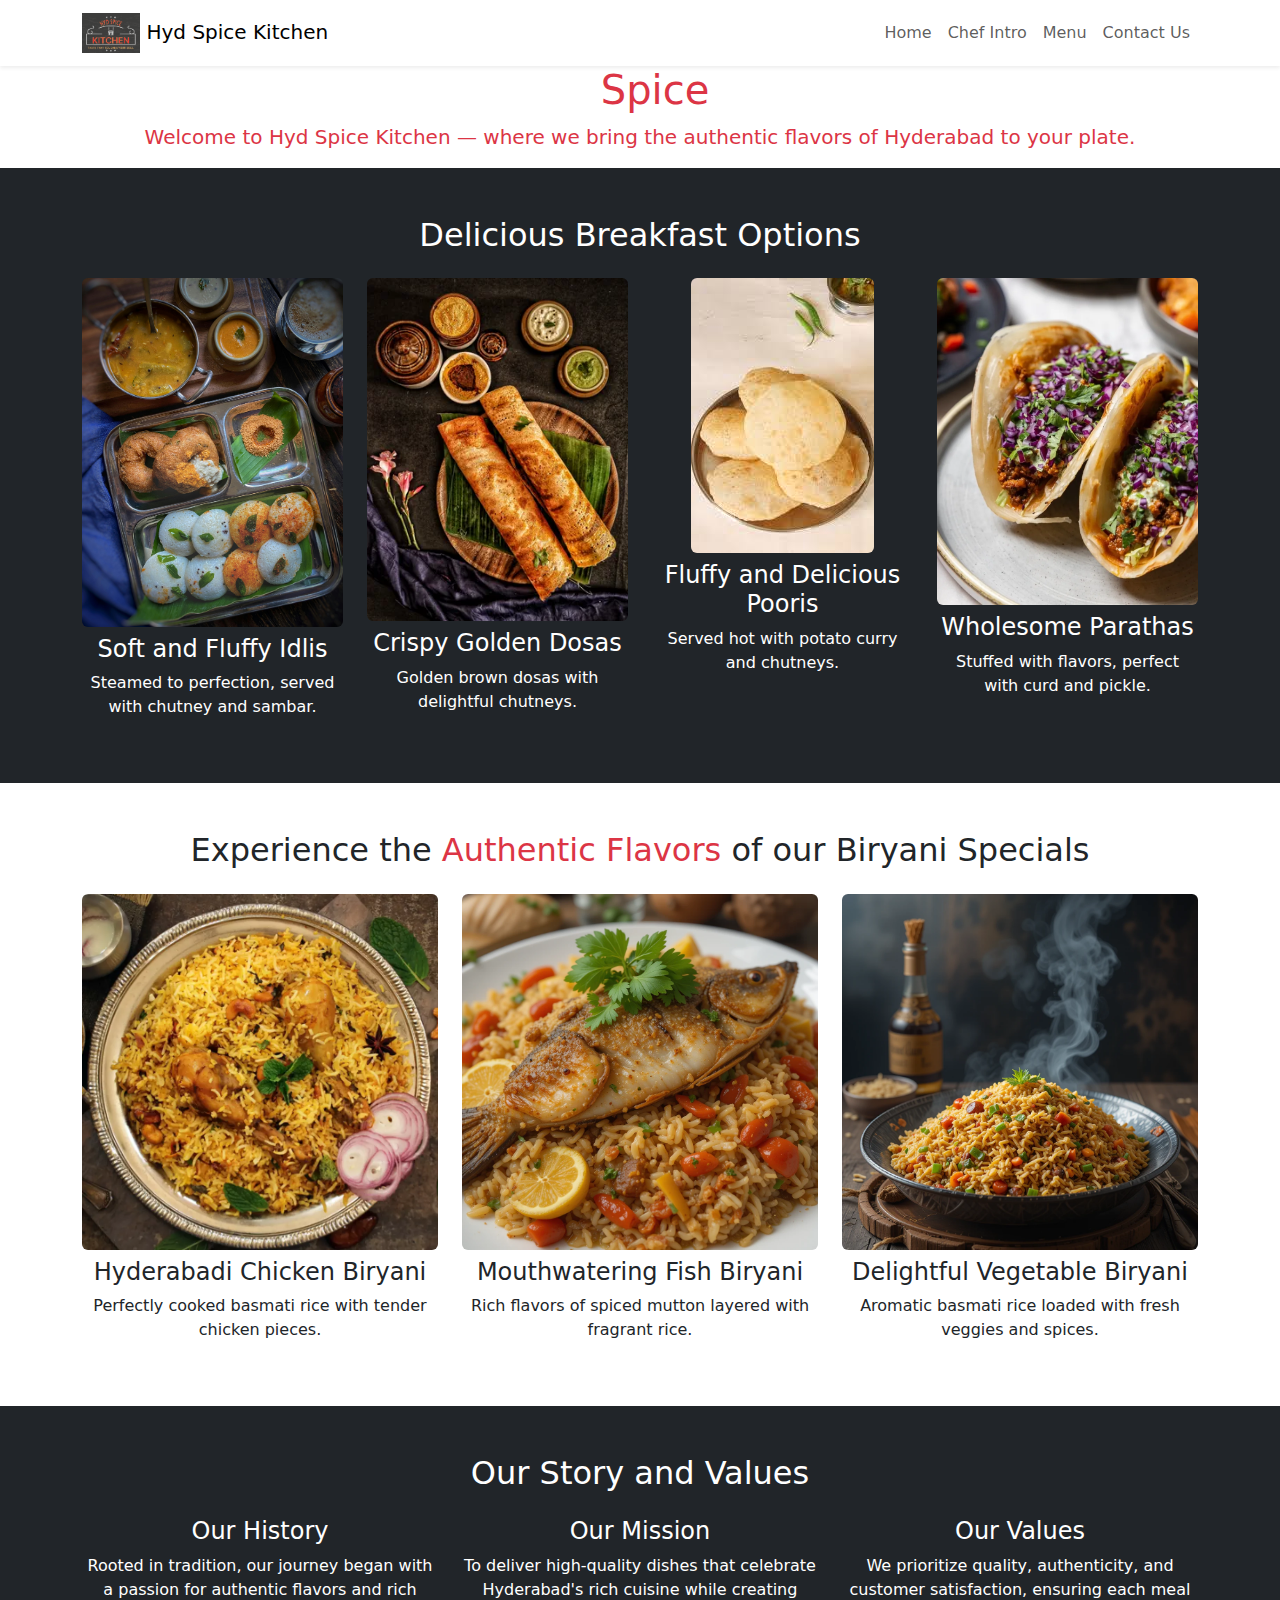
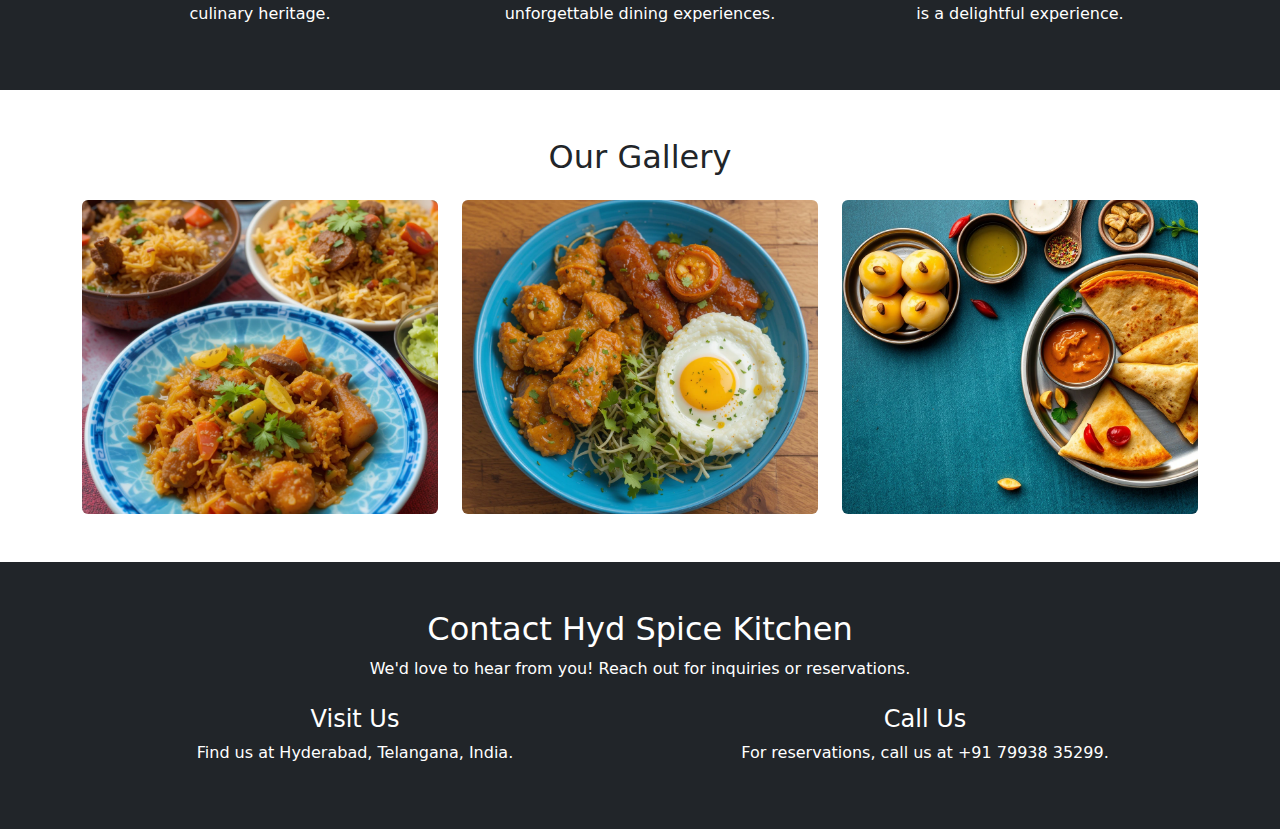
==== index.html @ 3f814158 "Added new Pages , and updated the new intro page" ====
<!DOCTYPE html>
<html lang="en">
<head>
    <meta charset="UTF-8">
    <meta name="viewport" content="width=device-width, initial-scale=1.0">
    <title>Hyd Spice Kitchen - Home</title>
    <link rel="stylesheet" href="https://cdn.jsdelivr.net/npm/bootstrap@5.3.0/dist/css/bootstrap.min.css">
    <link rel="stylesheet" href="style.css">
    <link rel="icon" href="favicon.ico" type="image/x-icon">
</head>
<body>
    <nav class="navbar navbar-expand-lg bg-white shadow-sm">
        <div class="container">
            <a class="navbar-brand" href="#">
                <img src="images/logo.png" alt="Hyd Spice Kitchen Logo" height="40">
                Hyd Spice Kitchen
            </a>
            <!-- <a class="navbar-brand" href="#">Hyd Spice Kitchen</a> -->
            <button class="navbar-toggler" type="button" data-bs-toggle="collapse" data-bs-target="#navbarNav">
                <span class="navbar-toggler-icon"></span>
            </button>
            <div class="collapse navbar-collapse" id="navbarNav">
                <ul class="navbar-nav ms-auto">
                    <li class="nav-item"><a class="nav-link" href="#home">Home</a></li>
                    <li class="nav-item"><a class="nav-link" href="#chef">Chef Intro</a></li>
                    <li class="nav-item"><a class="nav-link" href="#menu">Menu</a></li>
                    <li class="nav-item"><a class="nav-link" href="#contact">Contact Us</a></li>
                </ul>
            </div>
        </div>
    </nav>

    <section class="hero text-center text-white d-flex align-items-center" id="home">
        <div class="container">
            <h1>Experience the <span class="text-danger">Spice</span> of <em>Hyderabad</em></h1>
            <p class="lead text-danger">Welcome to Hyd Spice Kitchen — where we bring the authentic flavors of Hyderabad to your plate.</p>
            <!-- <a href="#menu" class="btn btn-danger mt-3">View Menu</a> -->
        </div>
    </section>

    <section class="featured-food bg-dark text-white py-5">
        <div class="container text-center">
            <h2>Delicious Breakfast Options</h2>
            <div class="row mt-4">
                <div class="col-md-3">
                    <img src="images/idili.jpg" class="img-fluid rounded" alt="Soft Idlis">
                    <h4 class="mt-2">Soft and Fluffy Idlis</h4>
                    <p>Steamed to perfection, served with chutney and sambar.</p>
                </div>
                <div class="col-md-3">
                    <img src="images/dosa.webp" class="img-fluid rounded" alt="Crispy Dosas">
                    <h4 class="mt-2">Crispy Golden Dosas</h4>
                    <p>Golden brown dosas with delightful chutneys.</p>
                </div>
                <div class="col-md-3">
                    <img src="images/puri.jpg" class="img-fluid rounded" alt="Fluffy Pooris">
                    <h4 class="mt-2">Fluffy and Delicious Pooris</h4>
                    <p>Served hot with potato curry and chutneys.</p>
                </div>
                <div class="col-md-3">
                    <img src="images/paratha.webp" class="img-fluid rounded" alt="Wholesome Parathas">
                    <h4 class="mt-2">Wholesome Parathas</h4>
                    <p>Stuffed with flavors, perfect with curd and pickle.</p>
                </div>
            </div>
        </div>
    </section>

    <section class="specials py-5 bg-white text-center">
        <div class="container">
            <h2 class="text-dark">Experience the <span class="text-danger">Authentic Flavors</span> of our Biryani Specials</h2>
            <div class="row mt-4">
                <div class="col-md-4">
                    <img src="images/chicken_biryani.webp" class="img-fluid rounded" alt="Chicken Biryani">
                    <h4 class="mt-2">Hyderabadi Chicken Biryani</h4>
                    <p>Perfectly cooked basmati rice with tender chicken pieces.</p>
                </div>
                <div class="col-md-4">
                    <img src="images/fish_biryani.webp" class="img-fluid rounded" alt="Mutton Biryani">
                    <h4 class="mt-2">Mouthwatering Fish Biryani</h4>
                    <p>Rich flavors of spiced mutton layered with fragrant rice.</p>
                </div>
                <div class="col-md-4">
                    <img src="images/veg_biryani.webp" class="img-fluid rounded" alt="Vegetable Biryani">
                    <h4 class="mt-2">Delightful Vegetable Biryani</h4>
                    <p>Aromatic basmati rice loaded with fresh veggies and spices.</p>
                </div>
            </div>
        </div>
    </section>

    <section class="our-story py-5 bg-dark text-white text-center">
        <div class="container">
            <h2>Our Story and Values</h2>
            <div class="row mt-4">
                <div class="col-md-4">
                    <h4>Our History</h4>
                    <p>Rooted in tradition, our journey began with a passion for authentic flavors and rich culinary heritage.</p>
                </div>
                <div class="col-md-4">
                    <h4>Our Mission</h4>
                    <p>To deliver high-quality dishes that celebrate Hyderabad's rich cuisine while creating unforgettable dining experiences.</p>
                </div>
                <div class="col-md-4">
                    <h4>Our Values</h4>
                    <p>We prioritize quality, authenticity, and customer satisfaction, ensuring each meal is a delightful experience.</p>
                </div>
            </div>
        </div>
    </section>

    <section class="gallery py-5 text-center">
        <div class="container">
            <h2>Our Gallery</h2>
            <div class="row mt-4">
                <div class="col-md-4">
                    <img src="images/combined1.webp" class="img-fluid rounded" alt="Gallery Image 1">
                </div>
                <div class="col-md-4">
                    <img src="images/combined2.webp" class="img-fluid rounded" alt="Gallery Image 2">
                </div>
                <div class="col-md-4">
                    <img src="images/combined3.webp" class="img-fluid rounded" alt="Gallery Image 3">
                </div>
            </div>
        </div>
    </section>

    <section class="contact py-5 bg-dark text-white text-center" id="contact">
        <div class="container">
            <h2>Contact Hyd Spice Kitchen</h2>
            <p>We'd love to hear from you! Reach out for inquiries or reservations.</p>
            <div class="row mt-4">
                <div class="col-md-6">
                    <h4>Visit Us</h4>
                    <p>Find us at Hyderabad, Telangana, India.</p>
                </div>
                <div class="col-md-6">
                    <h4>Call Us</h4>
                    <p>For reservations, call us at +91 79938 35299.</p>
                </div>
            </div>
        </div>
    </section>

    <script src="https://cdn.jsdelivr.net/npm/bootstrap@5.3.0/dist/js/bootstrap.bundle.min.js"></script>
</body>
</html>
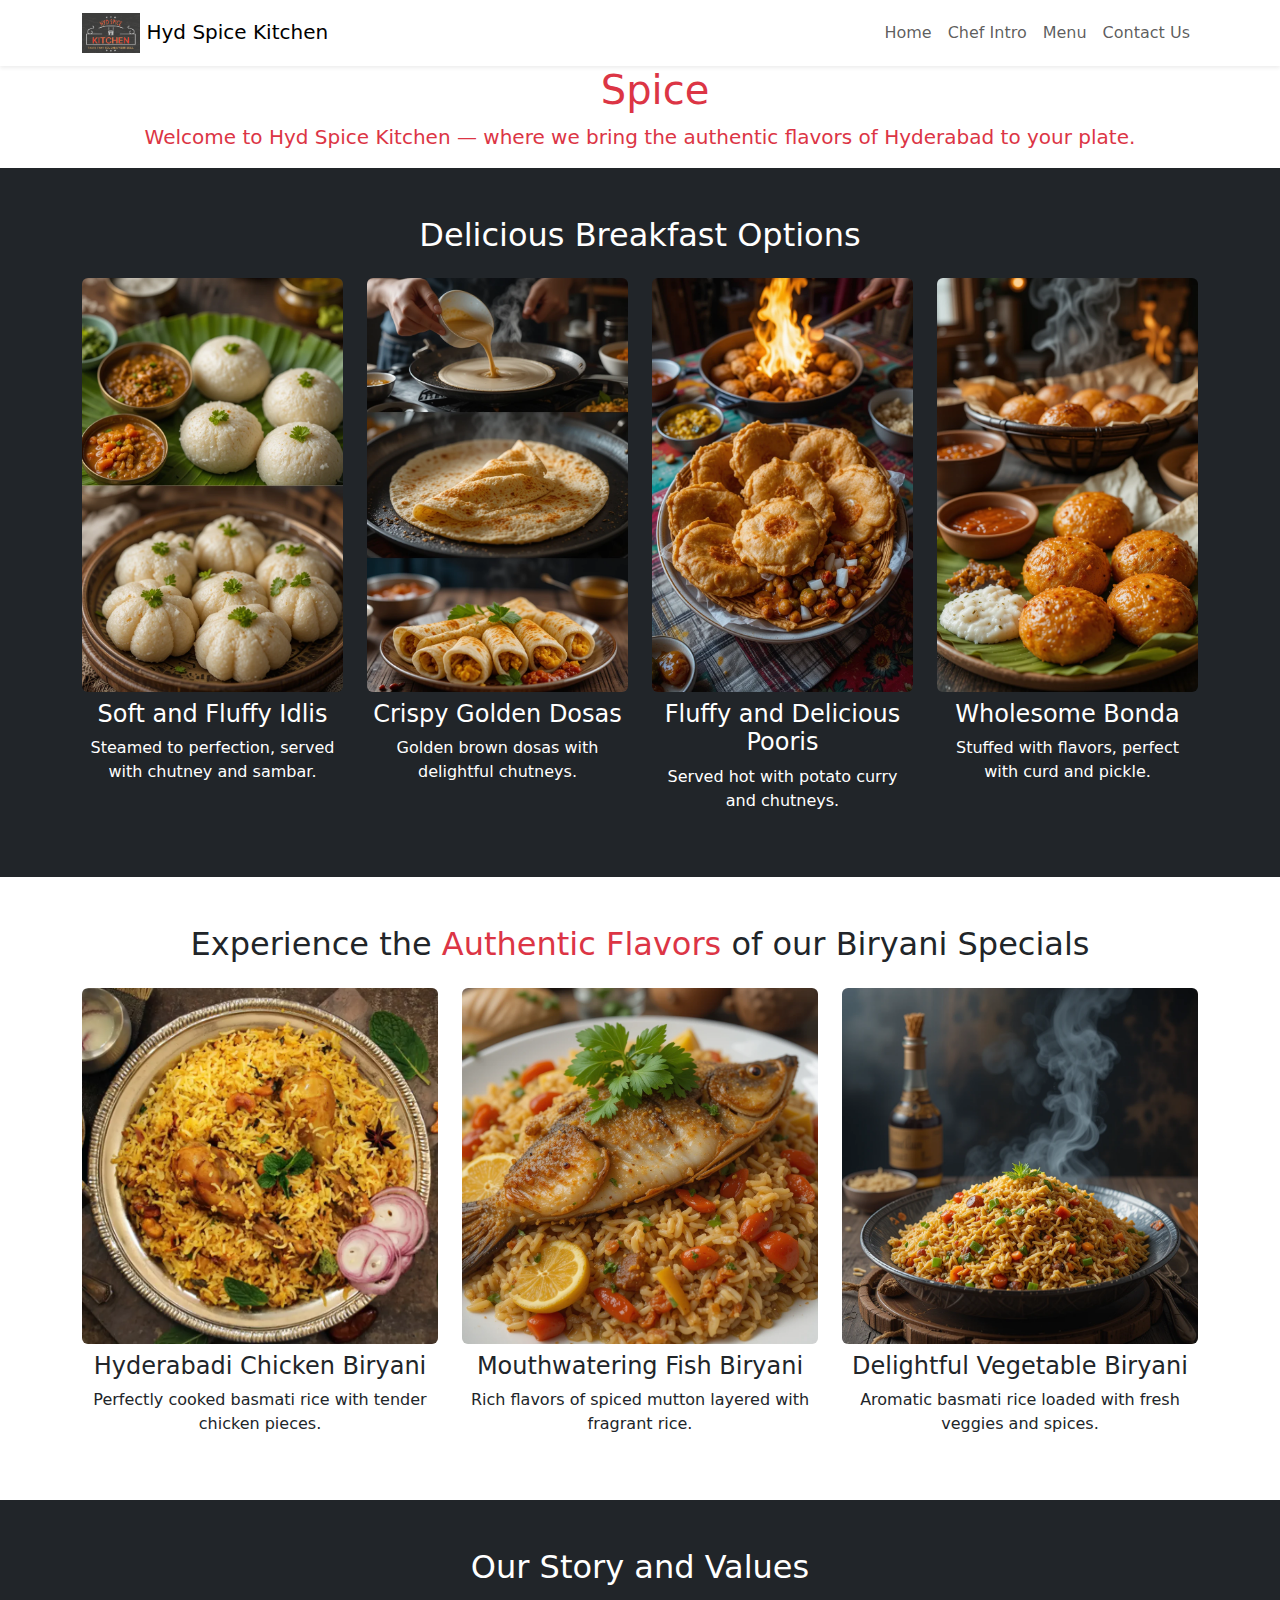
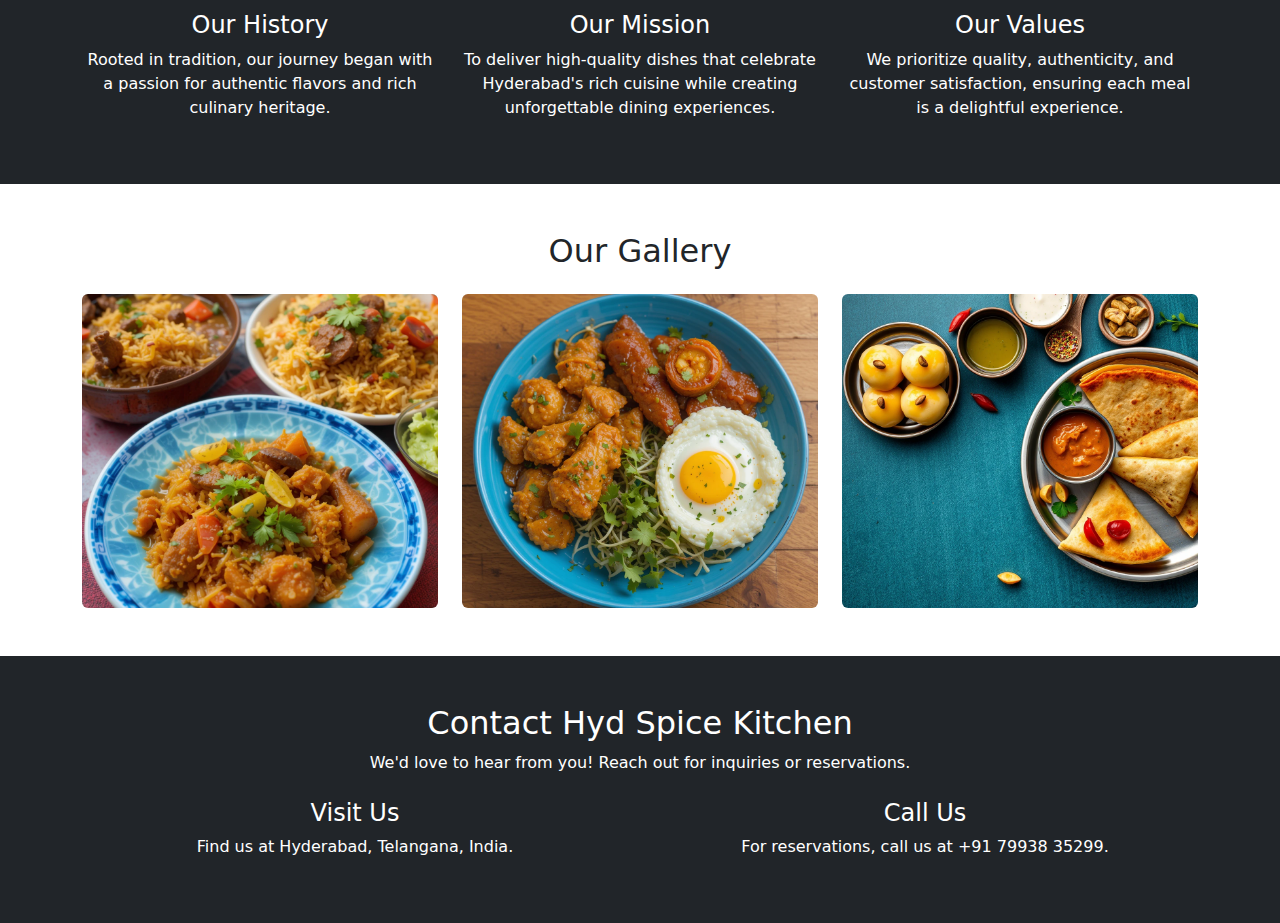
==== commit dbdba808: "updated images" ====
--- a/index.html
+++ b/index.html
@@ -58,8 +58,8 @@
                     <p>Served hot with potato curry and chutneys.</p>
                 </div>
                 <div class="col-md-3">
-                    <img src="images/paratha.webp" class="img-fluid rounded" alt="Wholesome Parathas">
-                    <h4 class="mt-2">Wholesome Parathas</h4>
+                    <img src="images/bonda.webp" class="img-fluid rounded" alt="Wholesome Bonda">
+                    <h4 class="mt-2">Wholesome Bonda</h4>
                     <p>Stuffed with flavors, perfect with curd and pickle.</p>
                 </div>
             </div>
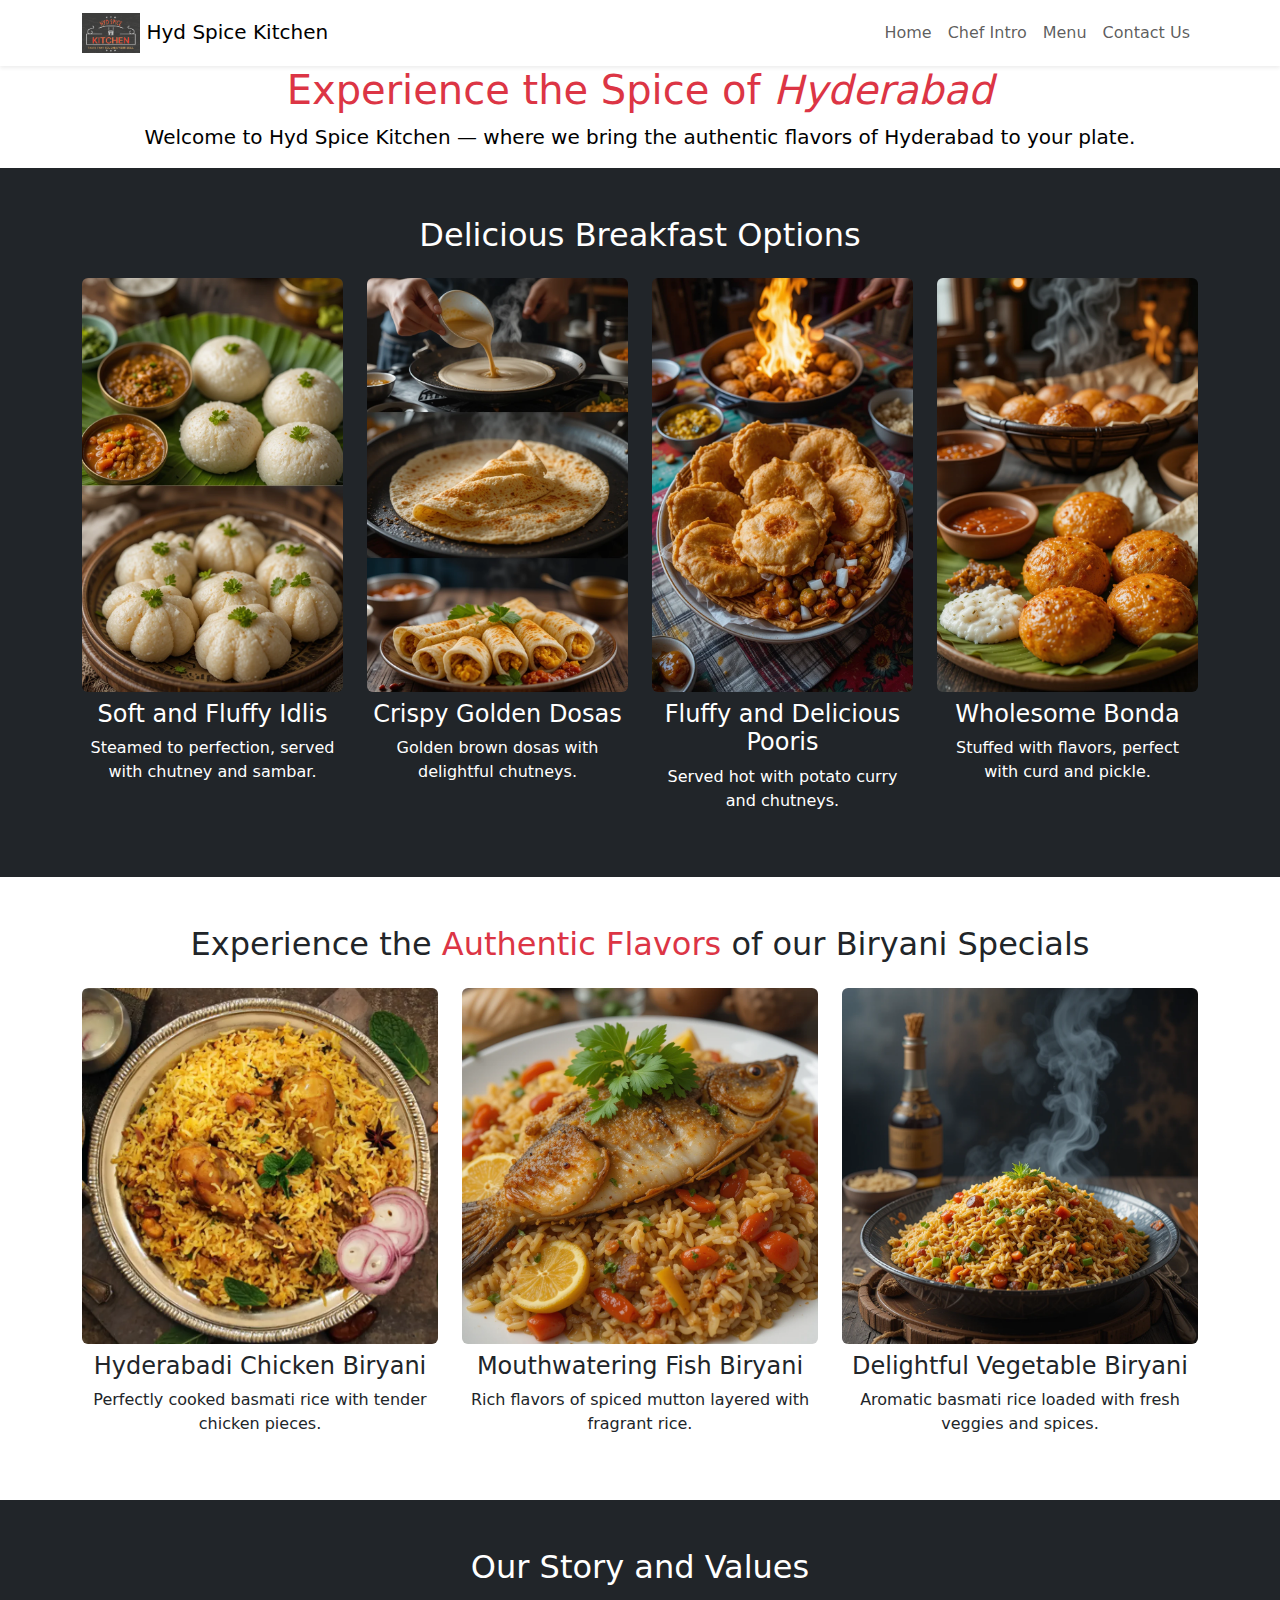
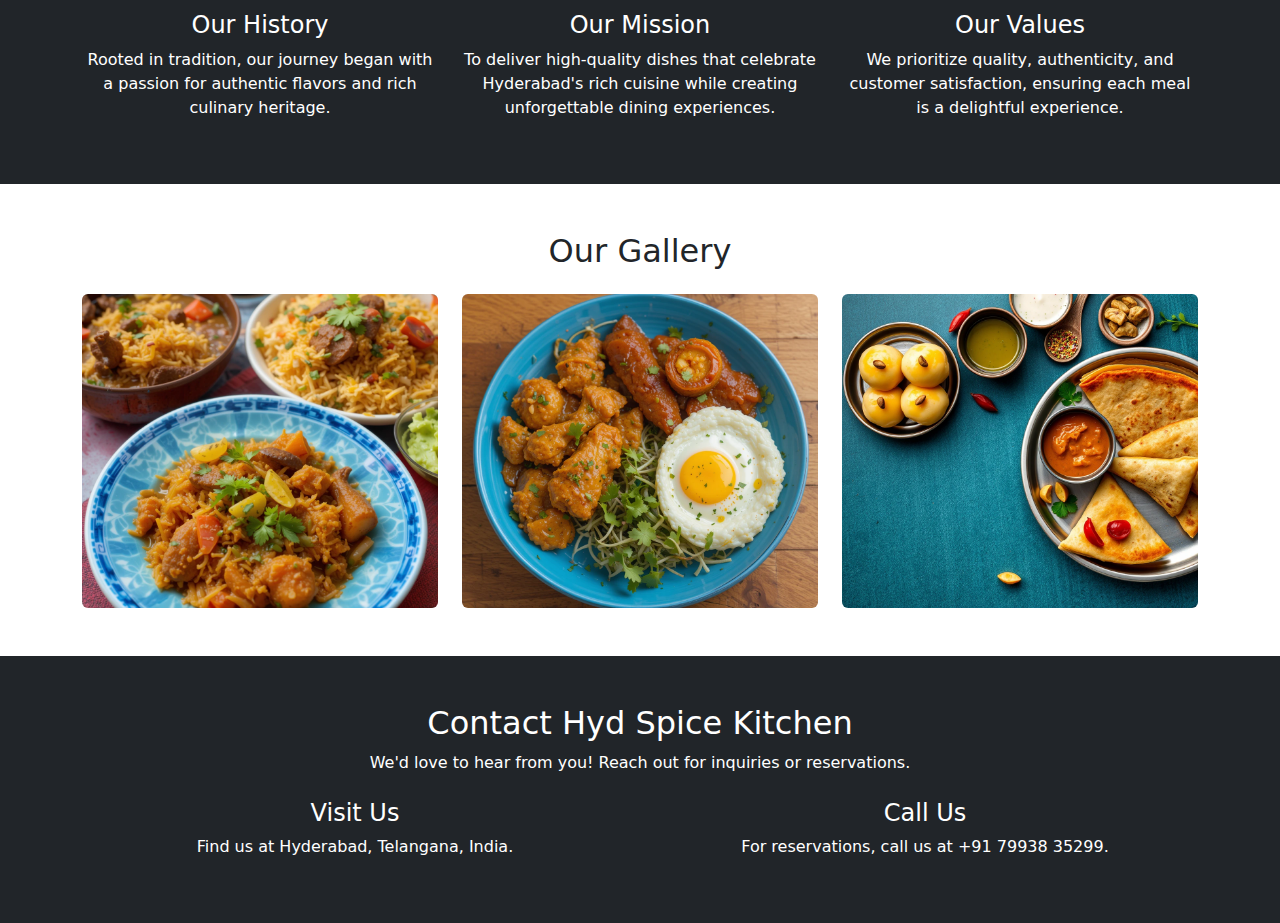
==== commit 4a6d8fd5: "added the text color" ====
--- a/index.html
+++ b/index.html
@@ -32,8 +32,8 @@
 
     <section class="hero text-center text-white d-flex align-items-center" id="home">
         <div class="container">
-            <h1>Experience the <span class="text-danger">Spice</span> of <em>Hyderabad</em></h1>
-            <p class="lead text-danger">Welcome to Hyd Spice Kitchen — where we bring the authentic flavors of Hyderabad to your plate.</p>
+            <h1 class="text-danger">Experience the <span class="text-danger">Spice</span> of <em>Hyderabad</em></h1>
+            <p class="lead text-black">Welcome to Hyd Spice Kitchen — where we bring the authentic flavors of Hyderabad to your plate.</p>
             <!-- <a href="#menu" class="btn btn-danger mt-3">View Menu</a> -->
         </div>
     </section>
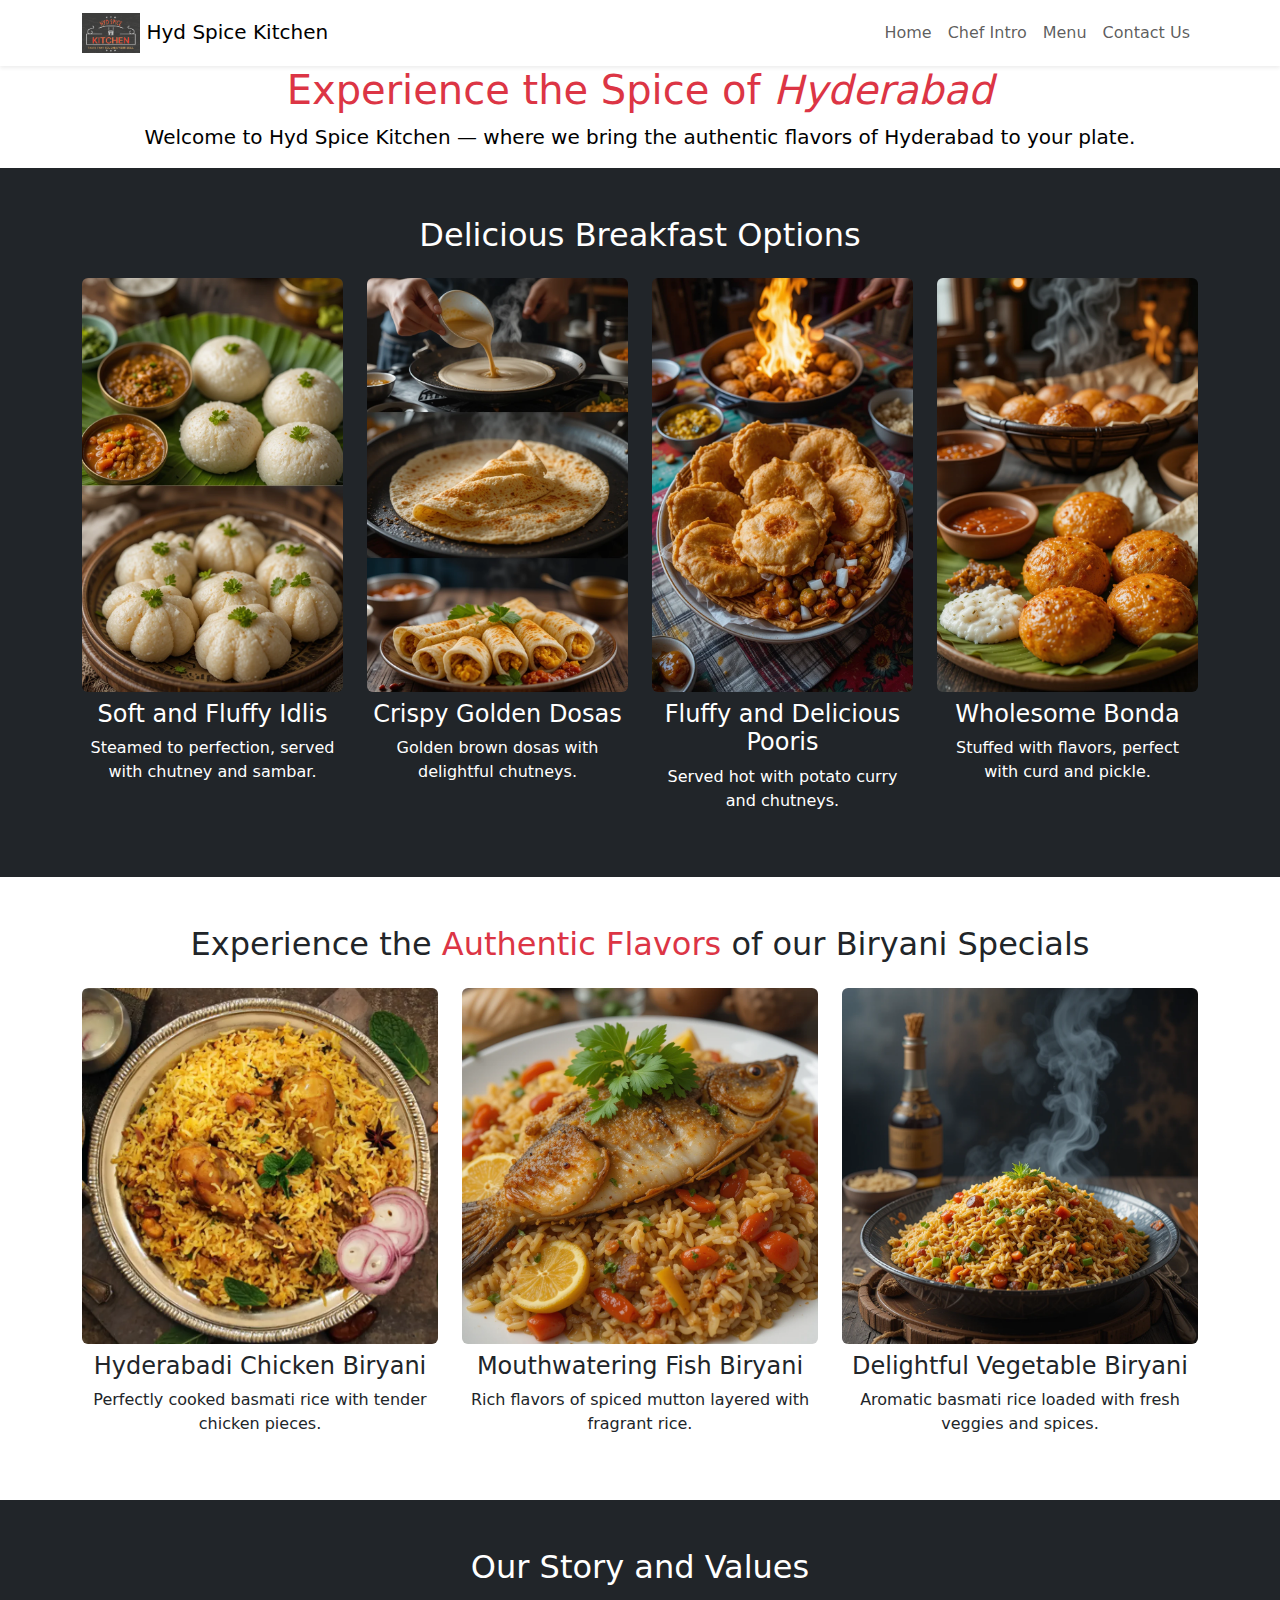
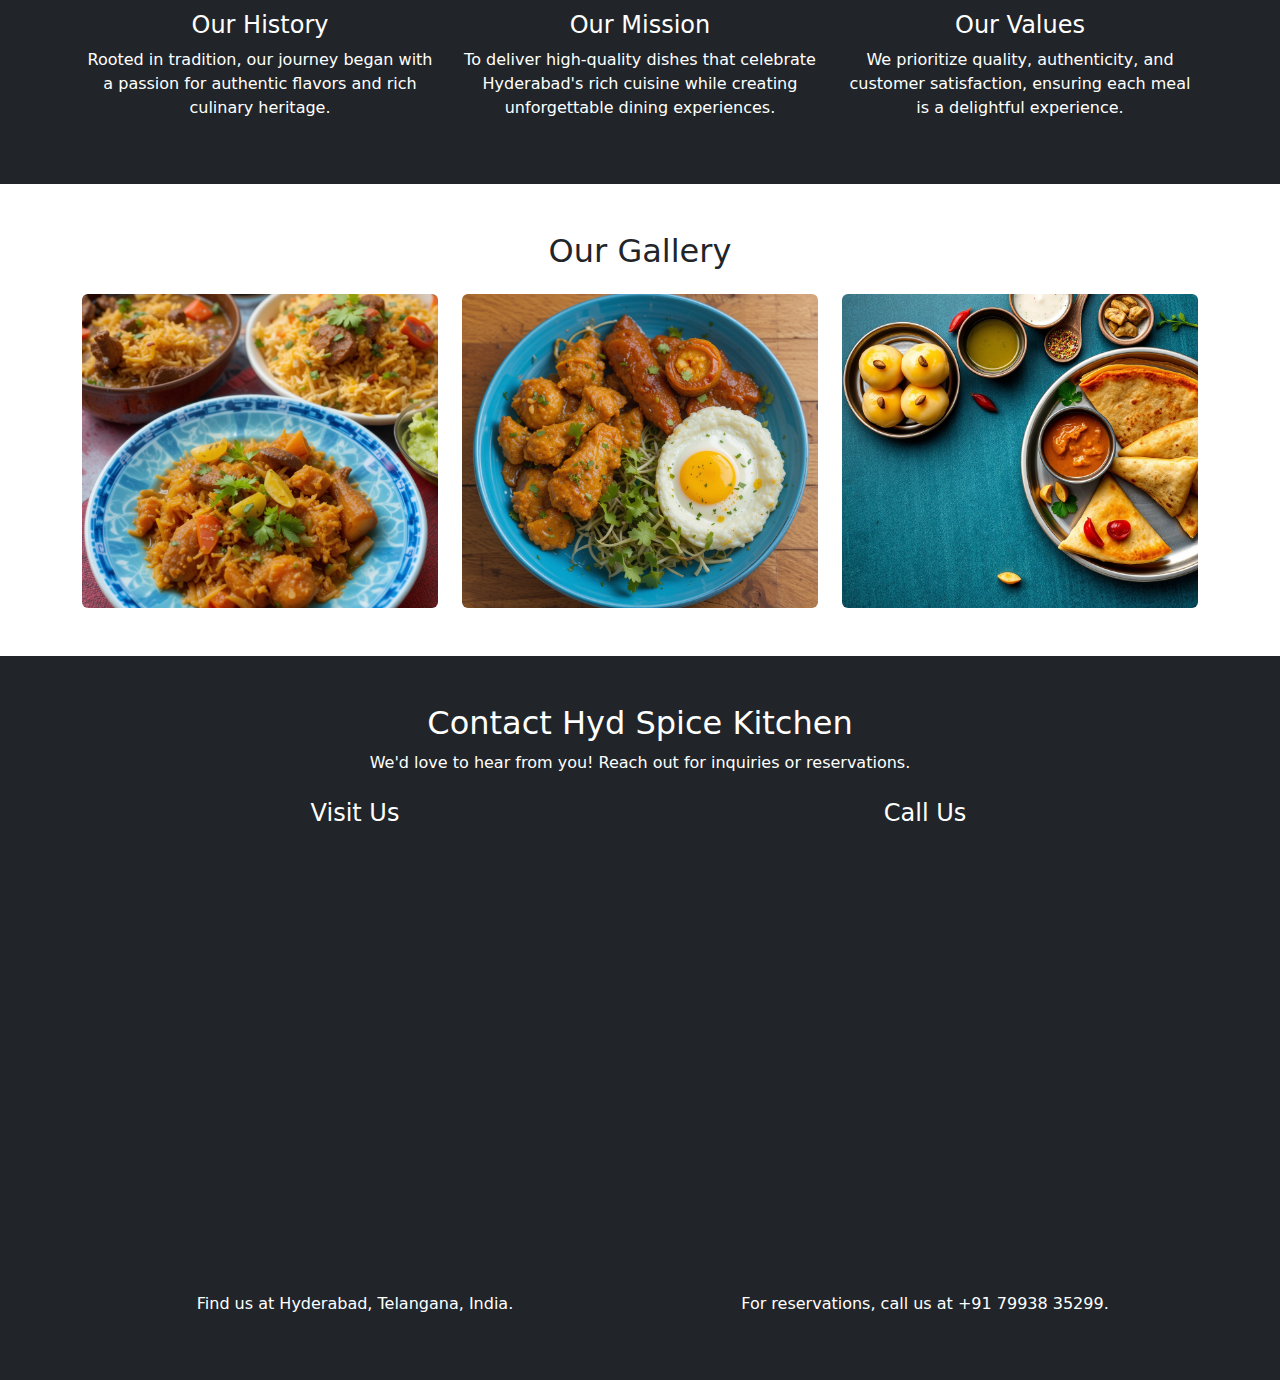
==== commit 3ce0f0ce: "Added images and google maps in website" ====
--- a/index.html
+++ b/index.html
@@ -88,7 +88,7 @@
             </div>
         </div>
     </section>
-
+  
     <section class="our-story py-5 bg-dark text-white text-center">
         <div class="container">
             <h2>Our Story and Values</h2>
@@ -133,10 +133,12 @@
             <div class="row mt-4">
                 <div class="col-md-6">
                     <h4>Visit Us</h4>
+                    <iframe src="https://www.google.com/maps/embed?pb=!1m18!1m12!1m3!1d3806.3502349688893!2d78.43935847462816!3d17.44294310120337!2m3!1f0!2f0!3f0!3m2!1i1024!2i768!4f13.1!3m3!1m2!1s0x3bcb91a0df1c10e1%3A0xda9de98803331804!2sHYD%20SPICE%20KITCHEN!5e0!3m2!1sen!2sin!4v1742262841511!5m2!1sen!2sin" width="600" height="450" style="border:0;" allowfullscreen="" loading="lazy" referrerpolicy="no-referrer-when-downgrade"></iframe>
                     <p>Find us at Hyderabad, Telangana, India.</p>
                 </div>
                 <div class="col-md-6">
                     <h4>Call Us</h4>
+                    <iframe src="https://www.google.com/maps/embed?pb=!1m18!1m12!1m3!1d3806.3502349688893!2d78.43935847462816!3d17.44294310120337!2m3!1f0!2f0!3f0!3m2!1i1024!2i768!4f13.1!3m3!1m2!1s0x3bcb91a0df1c10e1%3A0xda9de98803331804!2sHYD%20SPICE%20KITCHEN!5e0!3m2!1sen!2sin!4v1742262841511!5m2!1sen!2sin" width="600" height="450" style="border:0;" allowfullscreen="" loading="lazy" referrerpolicy="no-referrer-when-downgrade"></iframe>
                     <p>For reservations, call us at +91 79938 35299.</p>
                 </div>
             </div>
--- a/style.css
+++ b/style.css
@@ -0,0 +1,60 @@
+.google-reviews-section {
+    padding: 50px 0;
+    text-align: center;
+}
+
+.review-card {
+    background: white;
+    padding: 20px;
+    border-radius: 10px;
+    box-shadow: 0px 4px 10px rgba(0, 0, 0, 0.1);
+    margin: 15px;
+    text-align: left;
+}
+
+.review-header {
+    display: flex;
+    align-items: center;
+    margin-bottom: 10px;
+}
+
+.review-avatar {
+    background-color: #004D40;
+    color: white;
+    font-size: 18px;
+    font-weight: bold;
+    width: 40px;
+    height: 40px;
+    border-radius: 50%;
+    display: flex;
+    align-items: center;
+    justify-content: center;
+    margin-right: 10px;
+}
+
+.review-date {
+    color: #666;
+    font-size: 14px;
+}
+
+.stars {
+    color: #ff9800;
+    font-size: 18px;
+}
+
+.review-text {
+    margin: 10px 0;
+}
+
+.view-google {
+    display: flex;
+    align-items: center;
+    text-decoration: none;
+    color: #4285F4;
+    font-weight: bold;
+}
+
+.view-google img {
+    width: 20px;
+    margin-right: 5px;
+}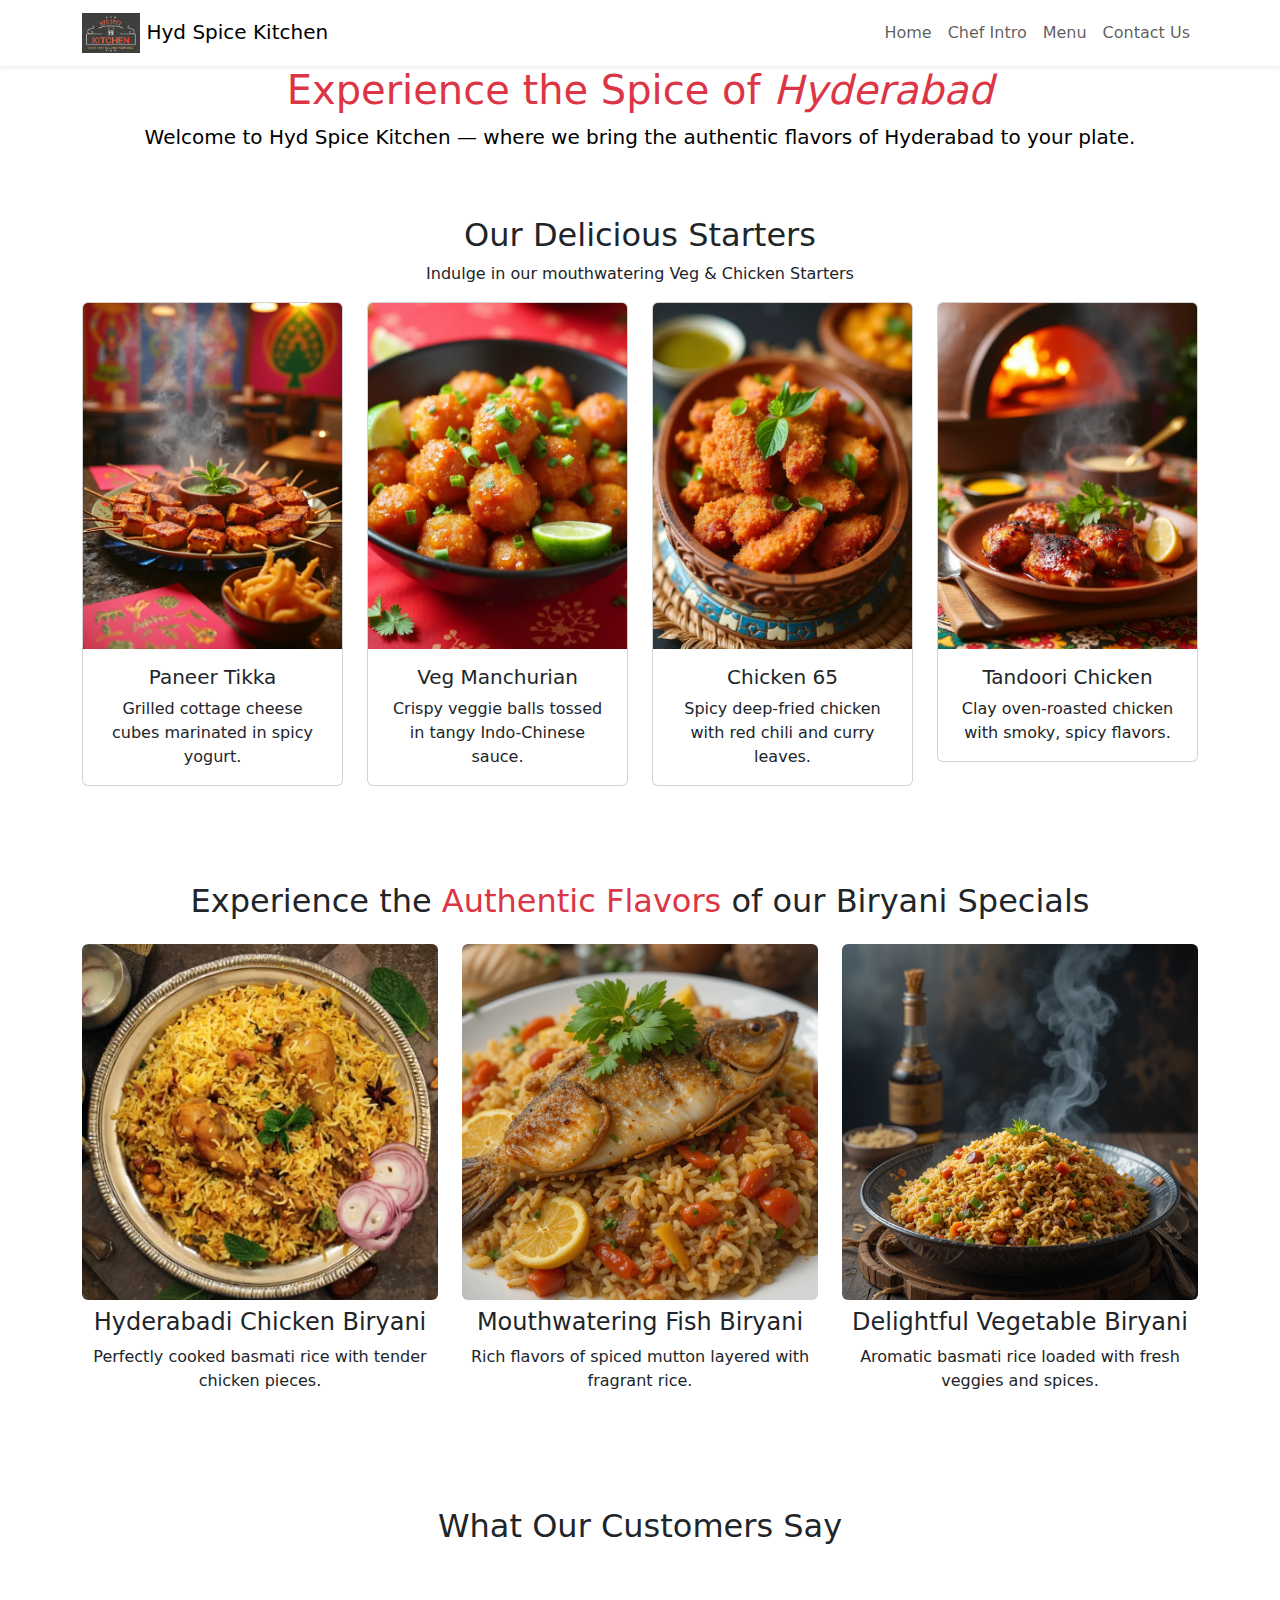
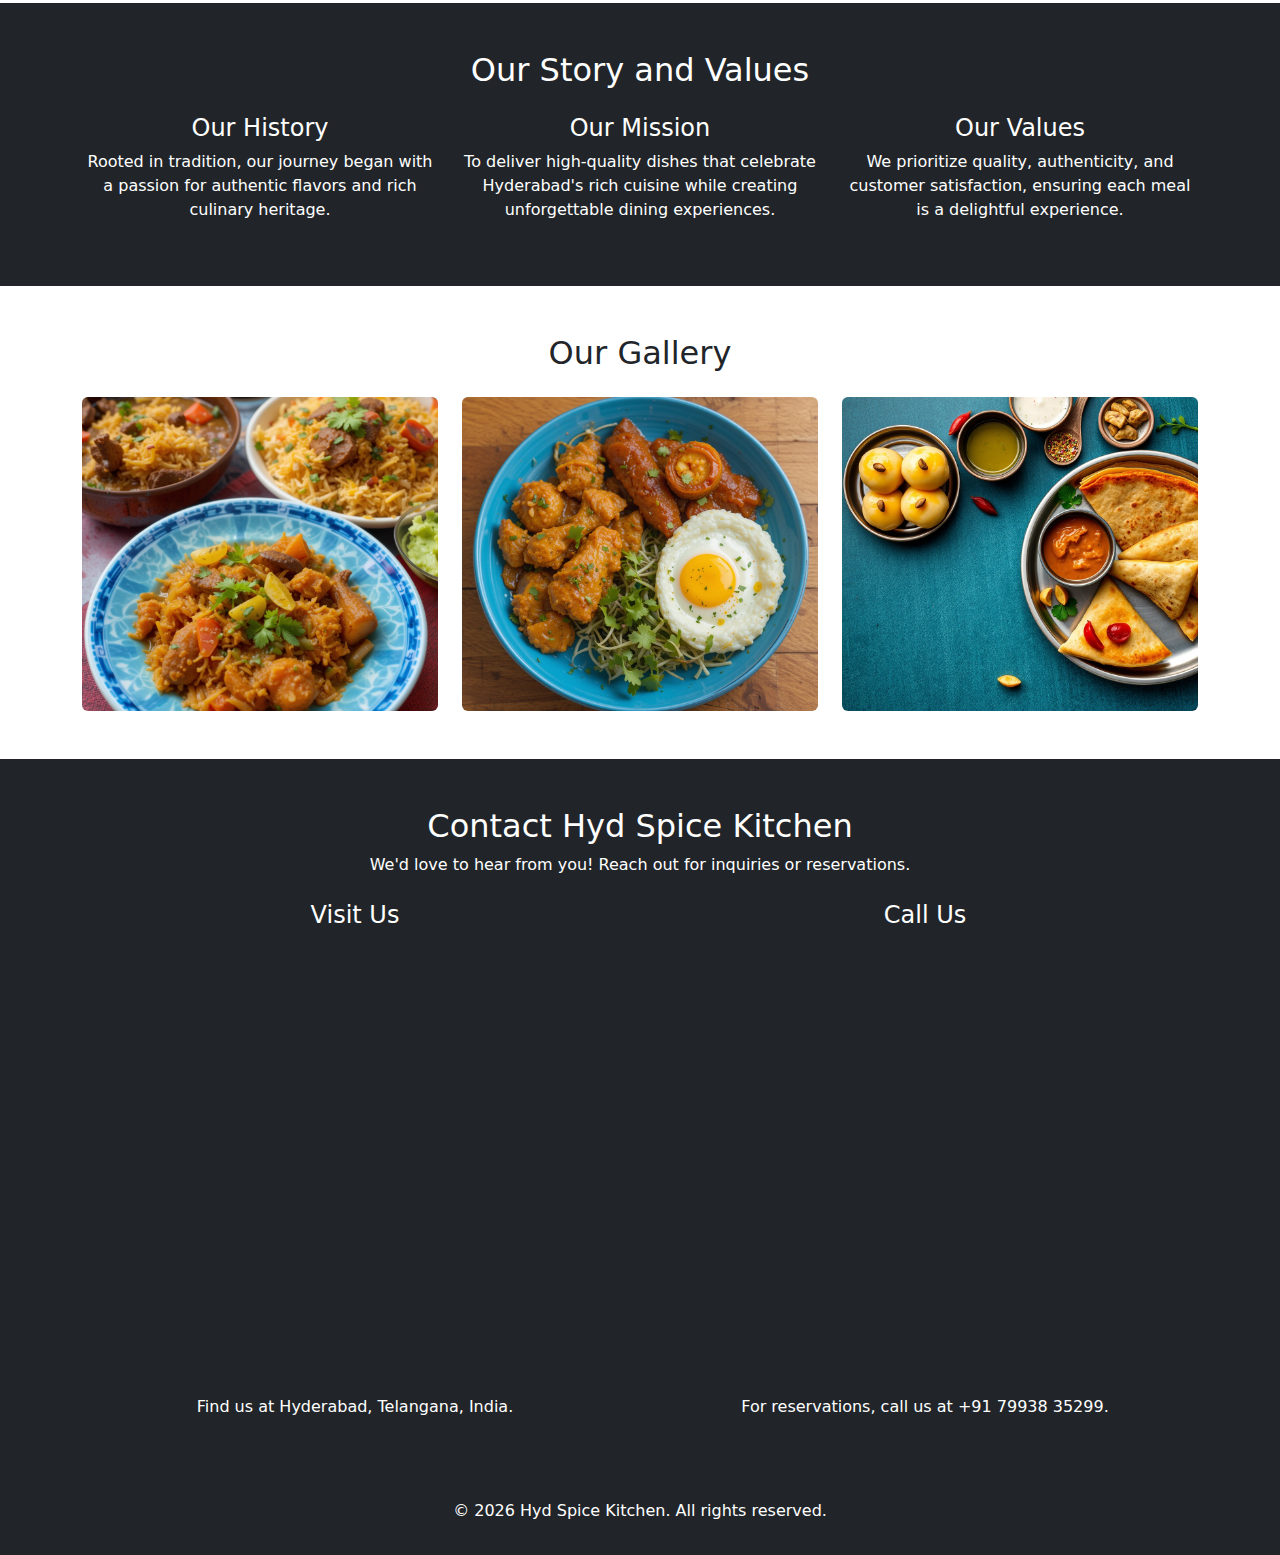
==== commit c8cfca93: "Added Google Reviews and updated the starter session" ====
--- a/index.html
+++ b/index.html
@@ -38,30 +38,56 @@
         </div>
     </section>
 
-    <section class="featured-food bg-dark text-white py-5">
+    <section class="featured-food py-5">
         <div class="container text-center">
-            <h2>Delicious Breakfast Options</h2>
-            <div class="row mt-4">
+            <h2 class="section-title">Our Delicious Starters</h2>
+            <p class="section-subtitle">Indulge in our mouthwatering Veg & Chicken Starters</p>
+            <div class="row">
+    
+                <!-- Paneer Tikka -->
                 <div class="col-md-3">
-                    <img src="images/idili.jpg" class="img-fluid rounded" alt="Soft Idlis">
-                    <h4 class="mt-2">Soft and Fluffy Idlis</h4>
-                    <p>Steamed to perfection, served with chutney and sambar.</p>
+                    <div class="card food-card">
+                        <img src="images/Starters.png" class="card-img-top" alt="Paneer Tikka">
+                        <div class="card-body">
+                            <h5 class="card-title">Paneer Tikka</h5>
+                            <p class="card-text">Grilled cottage cheese cubes marinated in spicy yogurt.</p>
+                        </div>
+                    </div>
                 </div>
+    
+                <!-- Veg Manchurian -->
                 <div class="col-md-3">
-                    <img src="images/dosa.webp" class="img-fluid rounded" alt="Crispy Dosas">
-                    <h4 class="mt-2">Crispy Golden Dosas</h4>
-                    <p>Golden brown dosas with delightful chutneys.</p>
+                    <div class="card food-card">
+                        <img src="images/Starters1.png" class="card-img-top" alt="Veg Manchurian">
+                        <div class="card-body">
+                            <h5 class="card-title">Veg Manchurian</h5>
+                            <p class="card-text">Crispy veggie balls tossed in tangy Indo-Chinese sauce.</p>
+                        </div>
+                    </div>
                 </div>
+    
+                <!-- Chicken 65 -->
                 <div class="col-md-3">
-                    <img src="images/puri.jpg" class="img-fluid rounded" alt="Fluffy Pooris">
-                    <h4 class="mt-2">Fluffy and Delicious Pooris</h4>
-                    <p>Served hot with potato curry and chutneys.</p>
+                    <div class="card food-card">
+                        <img src="images/Starters2.png" class="card-img-top" alt="Chicken 65">
+                        <div class="card-body">
+                            <h5 class="card-title">Chicken 65</h5>
+                            <p class="card-text">Spicy deep-fried chicken with red chili and curry leaves.</p>
+                        </div>
+                    </div>
                 </div>
+    
+                <!-- Tandoori Chicken -->
                 <div class="col-md-3">
-                    <img src="images/bonda.webp" class="img-fluid rounded" alt="Wholesome Bonda">
-                    <h4 class="mt-2">Wholesome Bonda</h4>
-                    <p>Stuffed with flavors, perfect with curd and pickle.</p>
+                    <div class="card food-card">
+                        <img src="images/Starters3.png" class="card-img-top" alt="Tandoori Chicken">
+                        <div class="card-body">
+                            <h5 class="card-title">Tandoori Chicken</h5>
+                            <p class="card-text">Clay oven-roasted chicken with smoky, spicy flavors.</p>
+                        </div>
+                    </div>
                 </div>
+    
             </div>
         </div>
     </section>
@@ -88,7 +114,15 @@
             </div>
         </div>
     </section>
-  
+    <section class="google-reviews-section">
+        <div class="container">
+            <h2 class="text-center">What Our Customers Say</h2>
+            <div data-romw-token="tdb3O5INrho9MeZZdNFa8UO7wU1Sj7uK4j1VaqHvuS7noqLvBV"></div>
+            <script src="https://reviewsonmywebsite.com/js/v2/embed.js?id=8ed8fd45a2fd062872f56952886c1ec5" type="text/javascript"></script>
+        </div>
+    </section>
+    
+    
     <section class="our-story py-5 bg-dark text-white text-center">
         <div class="container">
             <h2>Our Story and Values</h2>
@@ -144,7 +178,21 @@
             </div>
         </div>
     </section>
+    <div data-romw-token="gOrKuXEyOgtwXPOw28TRLpTdAJXZIyKLyfKrQsuxT0t9HqFpAY"></div>
+<script src="https://reviewsonmywebsite.com/js/v2/embed.js?id=8ed8fd45a2fd062872f56952886c1ec5" type="text/javascript"></script>
+    <footer class="footer bg-dark text-white text-center py-3">
+        <div class="container">
+            <p>&copy; <span id="currentYear"></span> Hyd Spice Kitchen. All rights reserved.</p>
+        </div>
+    </footer>
 
     <script src="https://cdn.jsdelivr.net/npm/bootstrap@5.3.0/dist/js/bootstrap.bundle.min.js"></script>
+    
+    <script src="scripts.js"></script>
+
+    <!-- JavaScript to dynamically update the year -->
+<script>
+    document.getElementById("currentYear").textContent = new Date().getFullYear();
+</script>
 </body>
 </html>
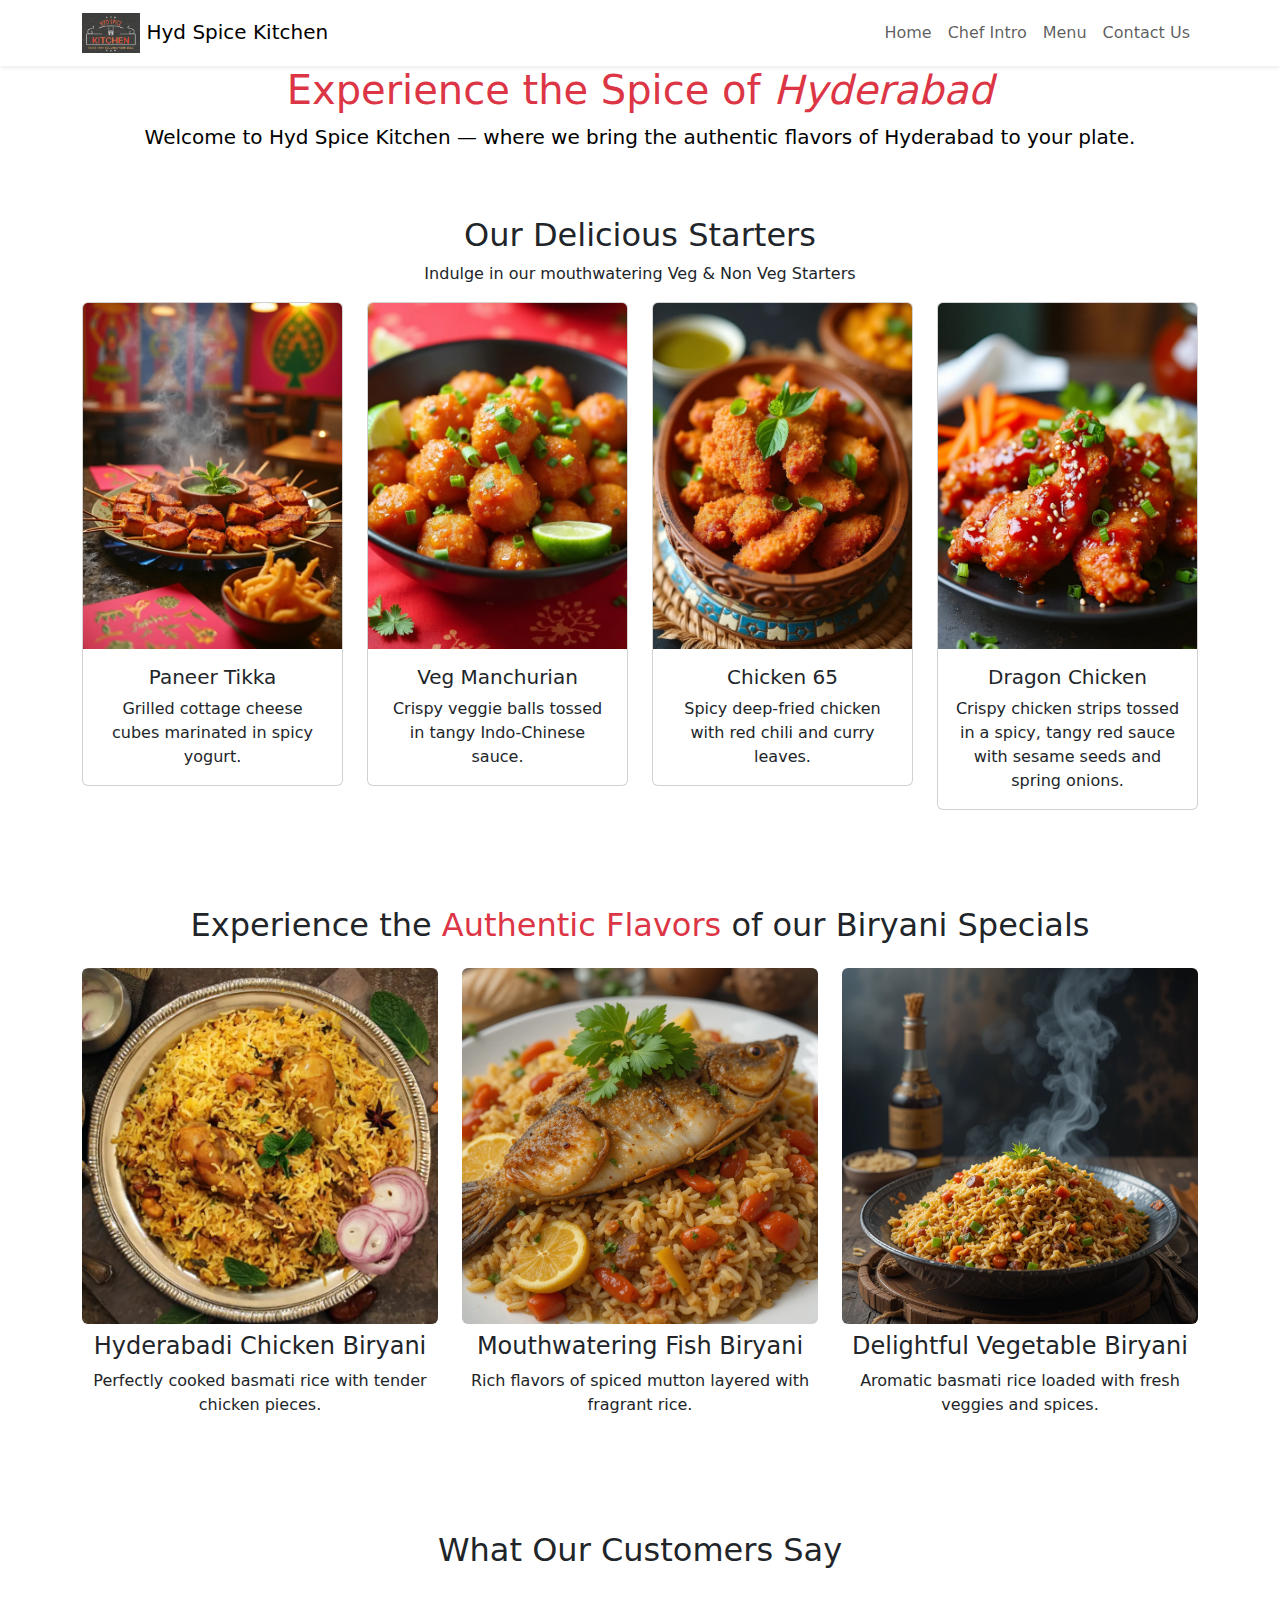
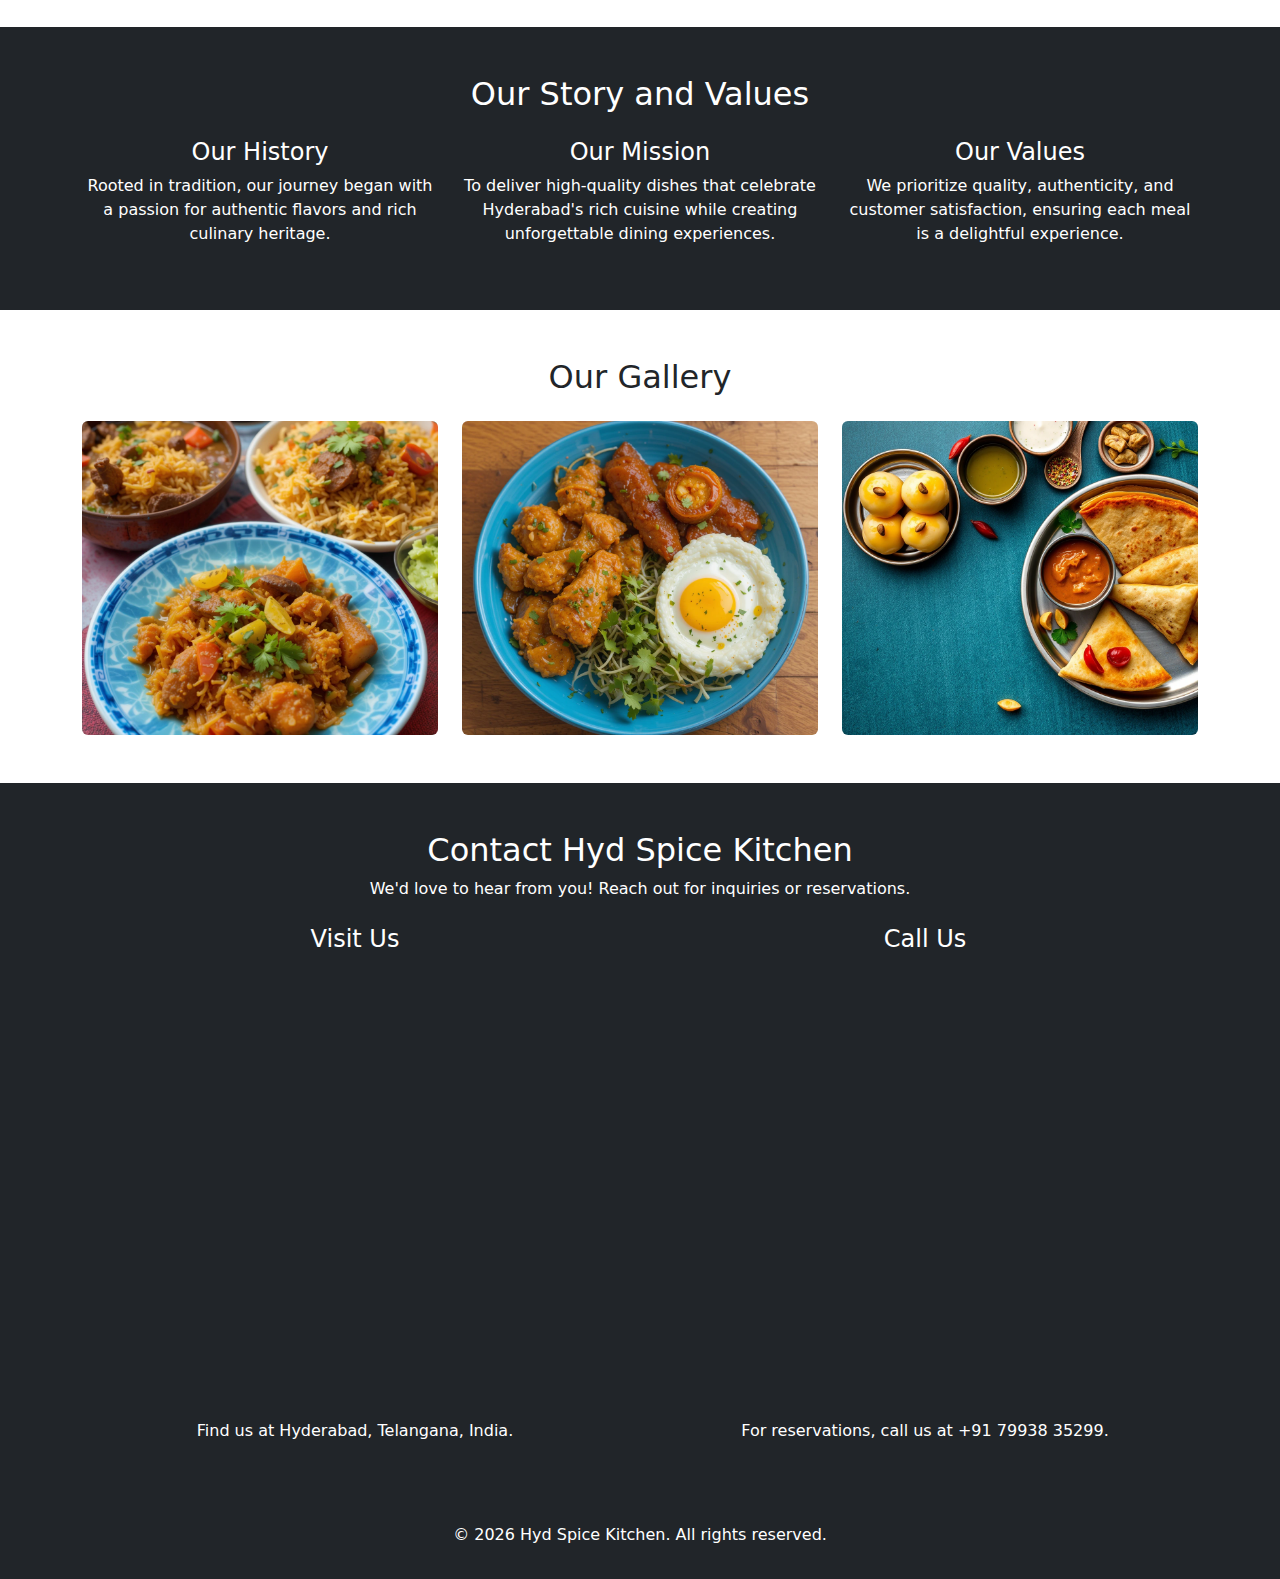
==== commit c1bd5c6d: "Updated the starters" ====
--- a/index.html
+++ b/index.html
@@ -41,7 +41,7 @@
     <section class="featured-food py-5">
         <div class="container text-center">
             <h2 class="section-title">Our Delicious Starters</h2>
-            <p class="section-subtitle">Indulge in our mouthwatering Veg & Chicken Starters</p>
+            <p class="section-subtitle">Indulge in our mouthwatering Veg & Non Veg Starters</p>
             <div class="row">
     
                 <!-- Paneer Tikka -->
@@ -80,10 +80,10 @@
                 <!-- Tandoori Chicken -->
                 <div class="col-md-3">
                     <div class="card food-card">
-                        <img src="images/Starters3.png" class="card-img-top" alt="Tandoori Chicken">
+                        <img src="images/Starters4.png" class="card-img-top" alt="Tandoori Chicken">
                         <div class="card-body">
-                            <h5 class="card-title">Tandoori Chicken</h5>
-                            <p class="card-text">Clay oven-roasted chicken with smoky, spicy flavors.</p>
+                            <h5 class="card-title">Dragon Chicken</h5>
+                            <p class="card-text">Crispy chicken strips tossed in a spicy, tangy red sauce with sesame seeds and spring onions.</p>                            
                         </div>
                     </div>
                 </div>
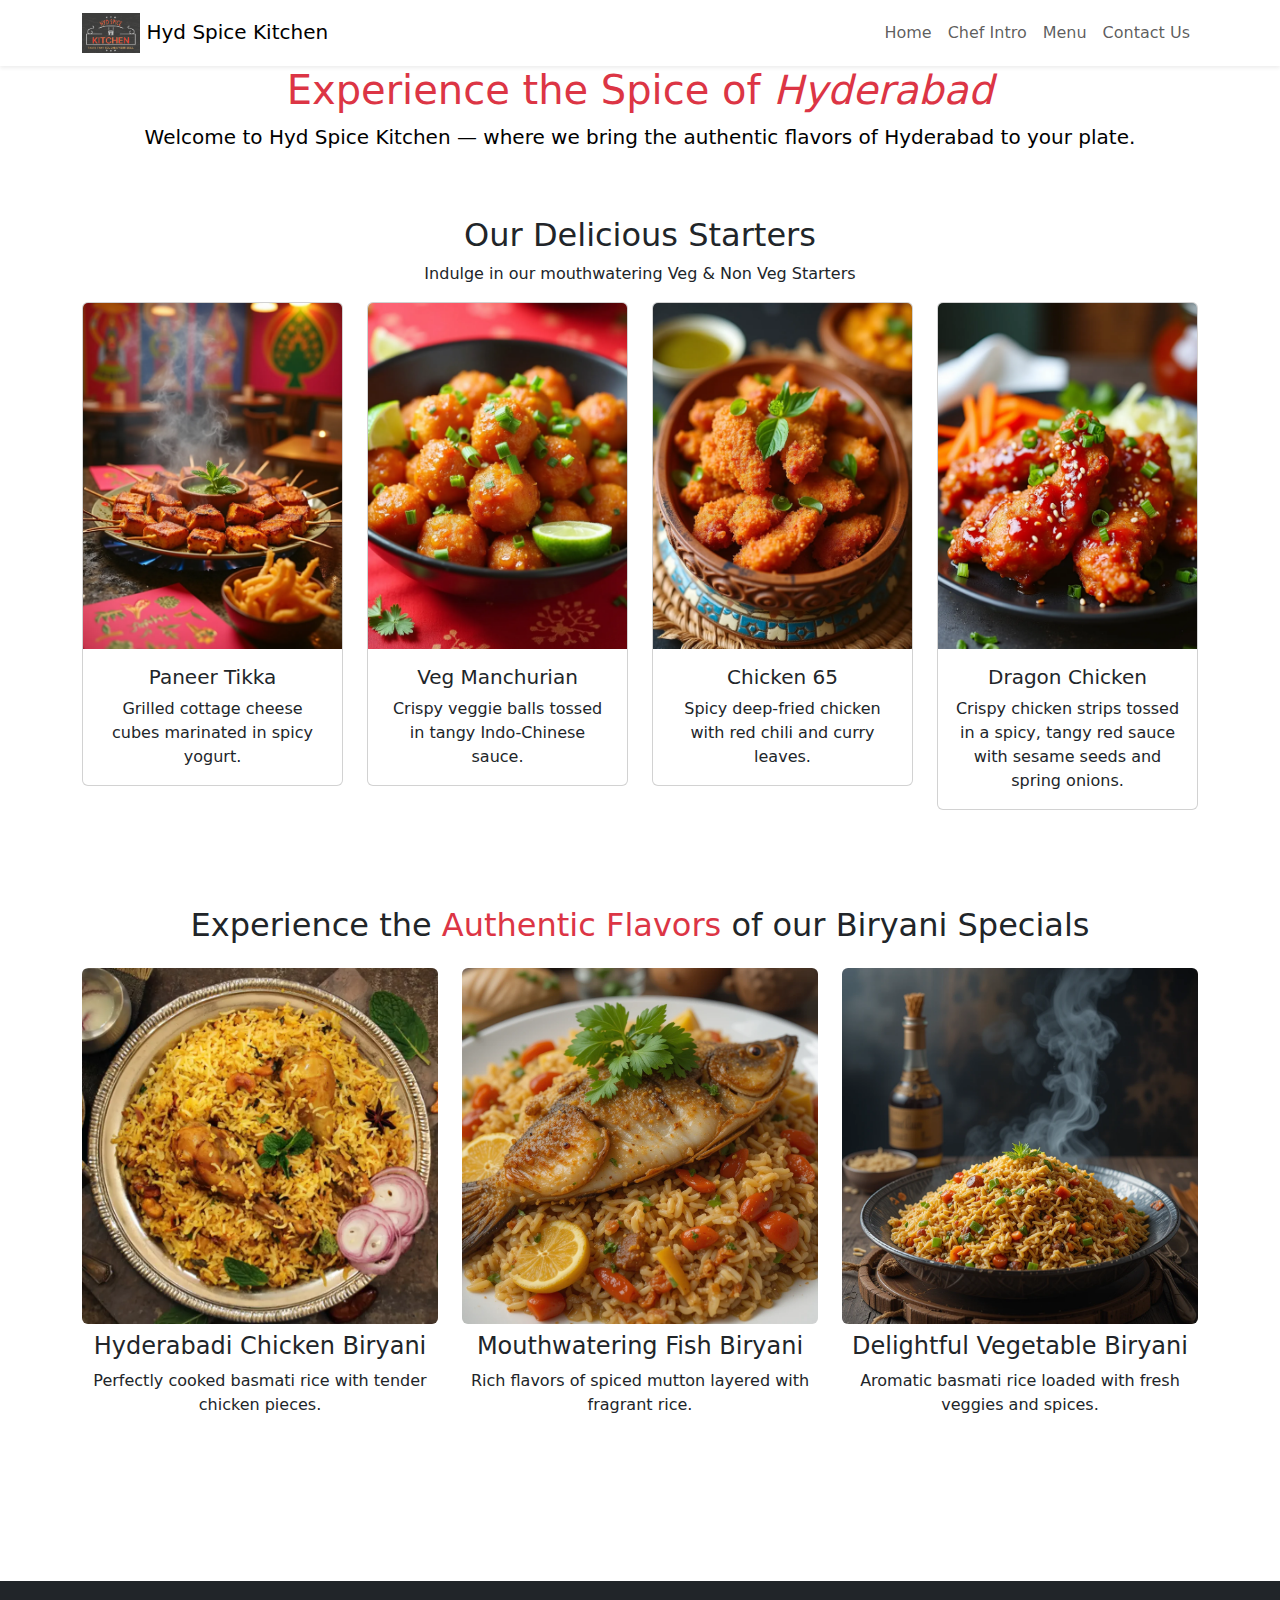
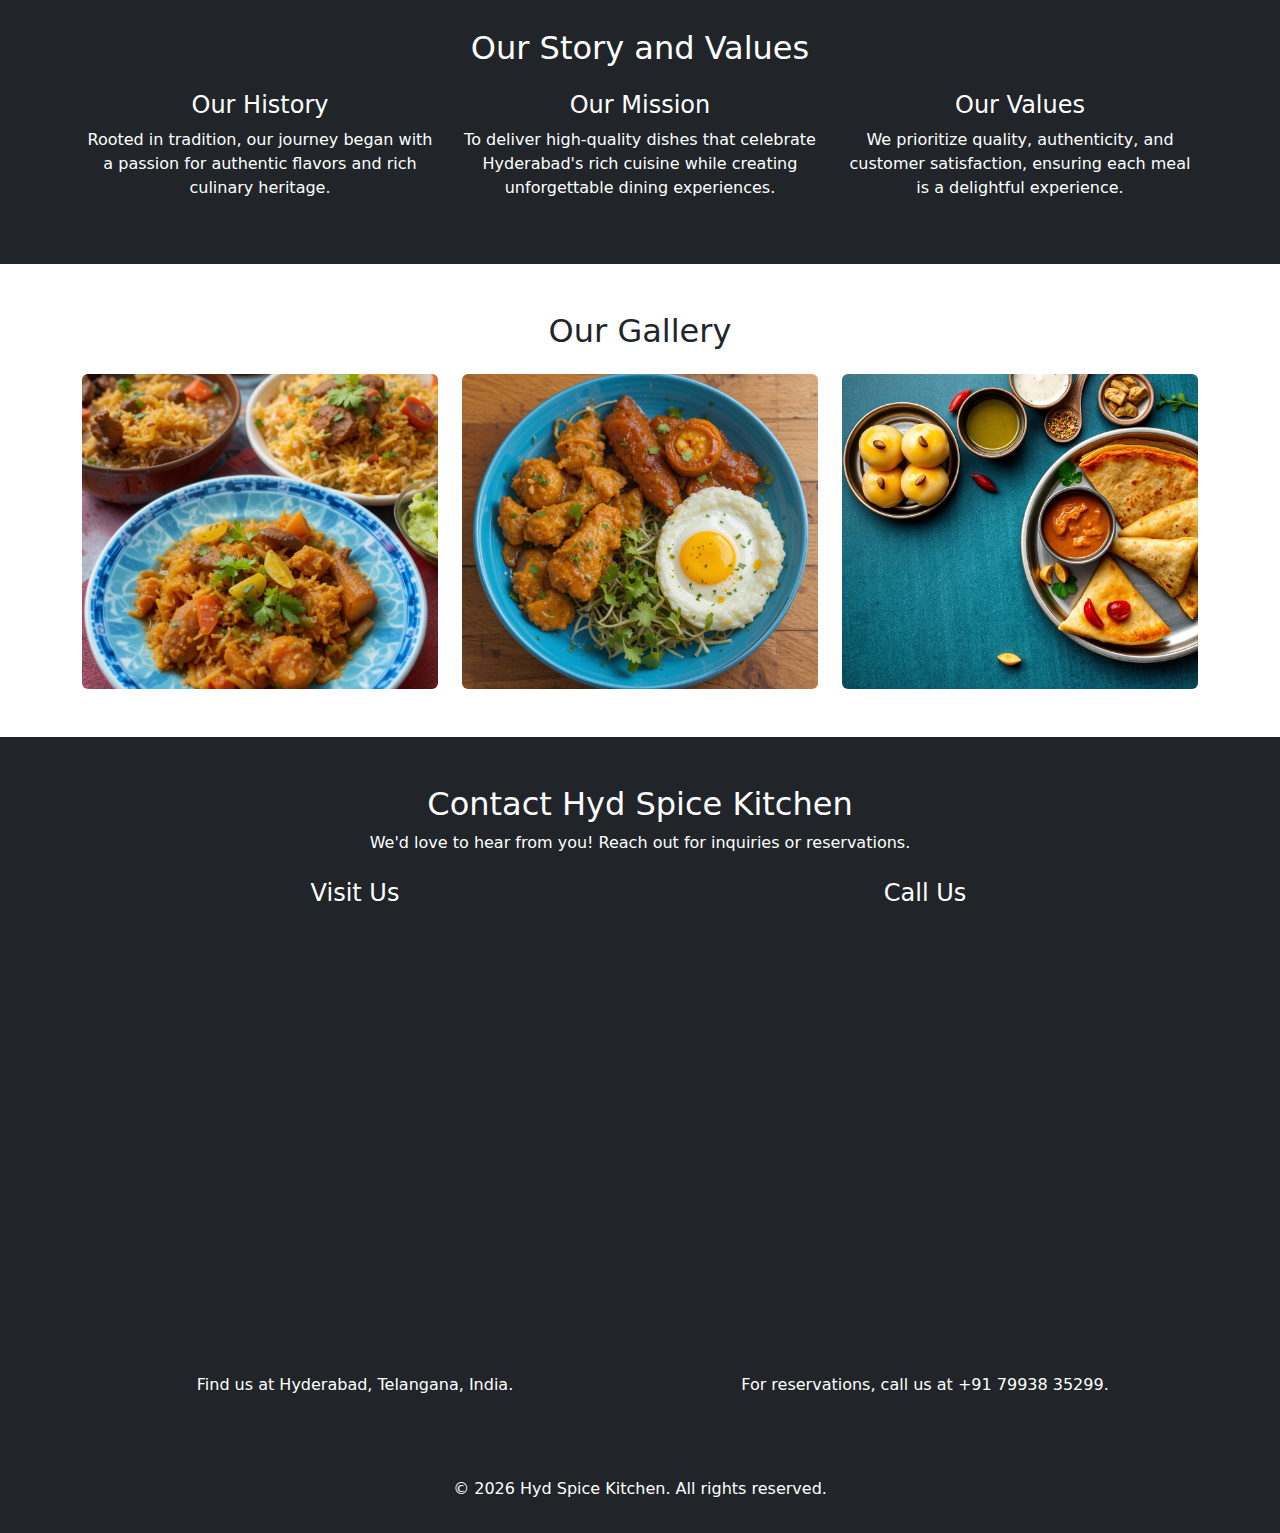
==== commit 28cac3e6: "Updated the review wizard" ====
--- a/index.html
+++ b/index.html
@@ -116,9 +116,12 @@
     </section>
     <section class="google-reviews-section">
         <div class="container">
-            <h2 class="text-center">What Our Customers Say</h2>
-            <div data-romw-token="tdb3O5INrho9MeZZdNFa8UO7wU1Sj7uK4j1VaqHvuS7noqLvBV"></div>
-            <script src="https://reviewsonmywebsite.com/js/v2/embed.js?id=8ed8fd45a2fd062872f56952886c1ec5" type="text/javascript"></script>
+            <!-- <h2 class="text-center">What Our Customers Say</h2> -->
+            <!-- Elfsight Google Reviews | Untitled Google Reviews -->
+<script src="https://static.elfsight.com/platform/platform.js" async></script>
+<div class="elfsight-app-05f3c954-7980-4132-9bc7-d9c5963c9b42" data-elfsight-app-lazy></div>
+            <!-- <div data-romw-token="tdb3O5INrho9MeZZdNFa8UO7wU1Sj7uK4j1VaqHvuS7noqLvBV"></div>
+            <script src="https://reviewsonmywebsite.com/js/v2/embed.js?id=8ed8fd45a2fd062872f56952886c1ec5" type="text/javascript"></script> -->
         </div>
     </section>
     
